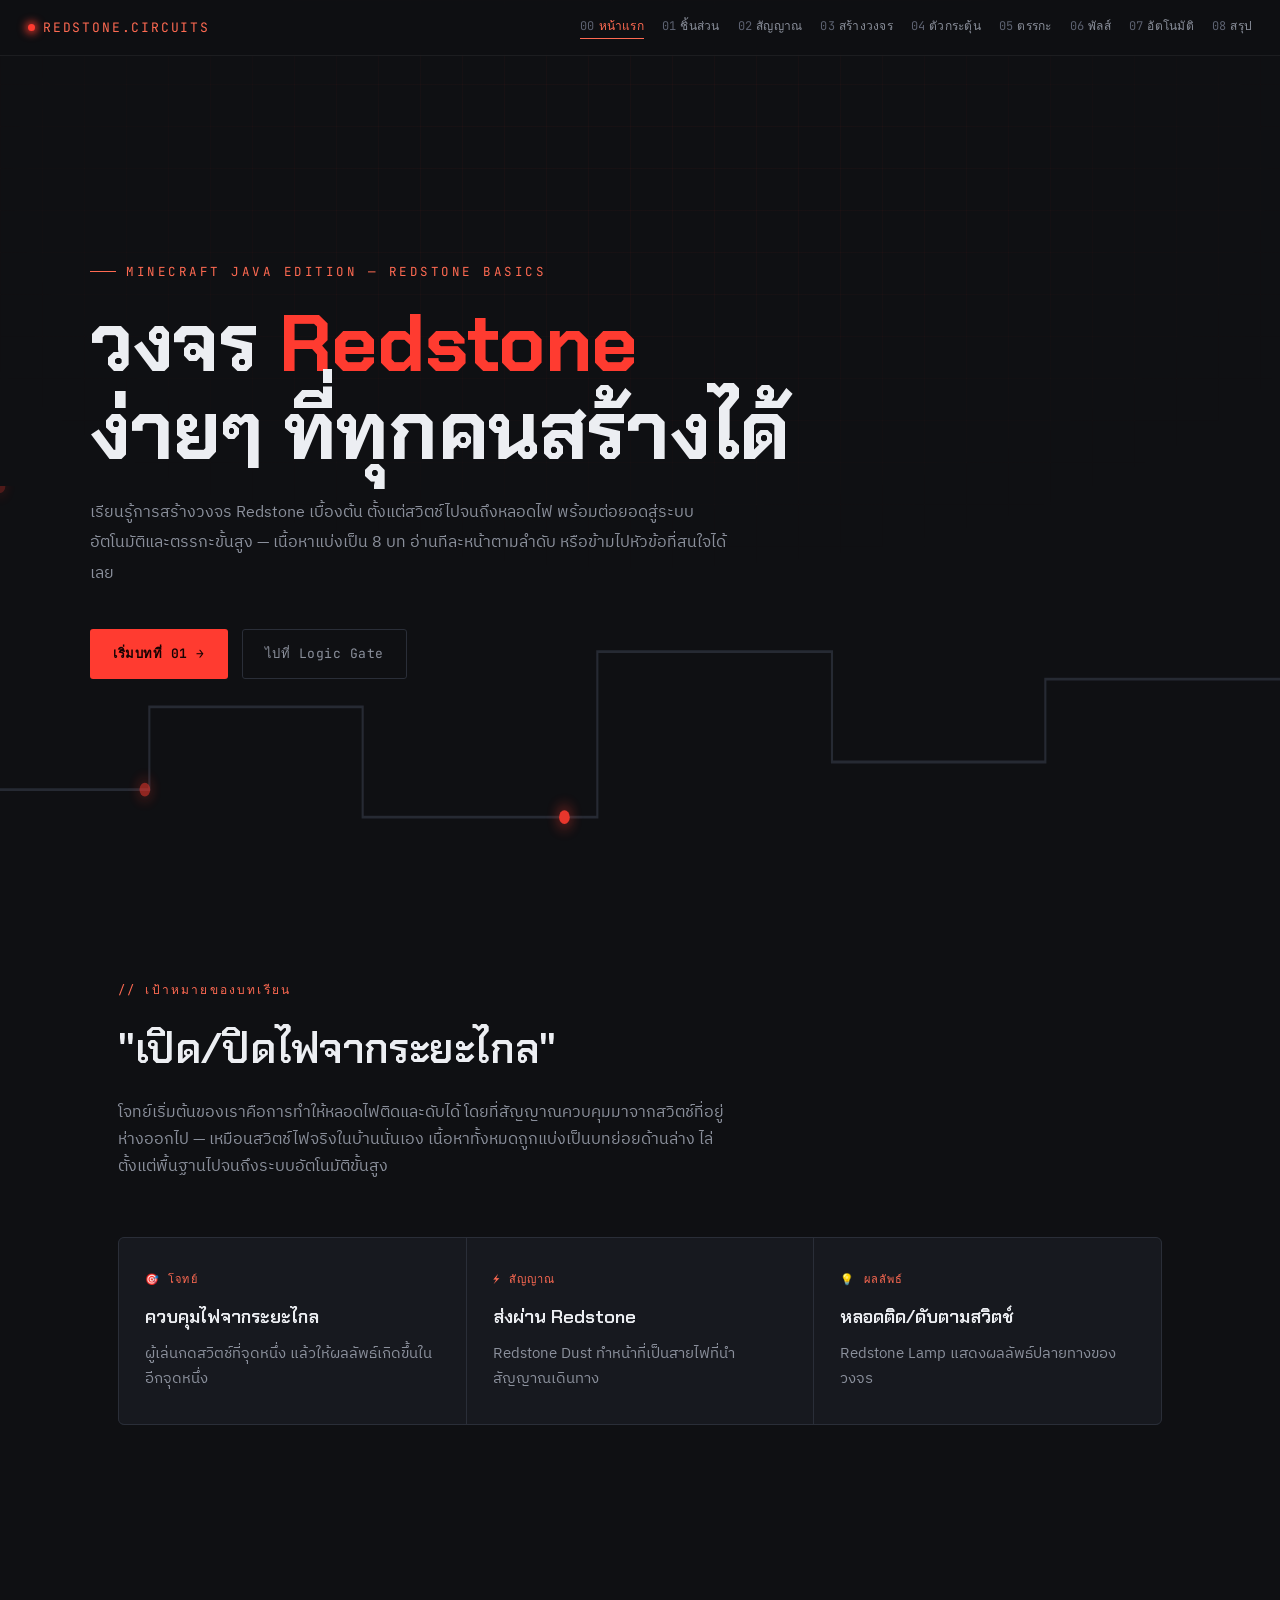
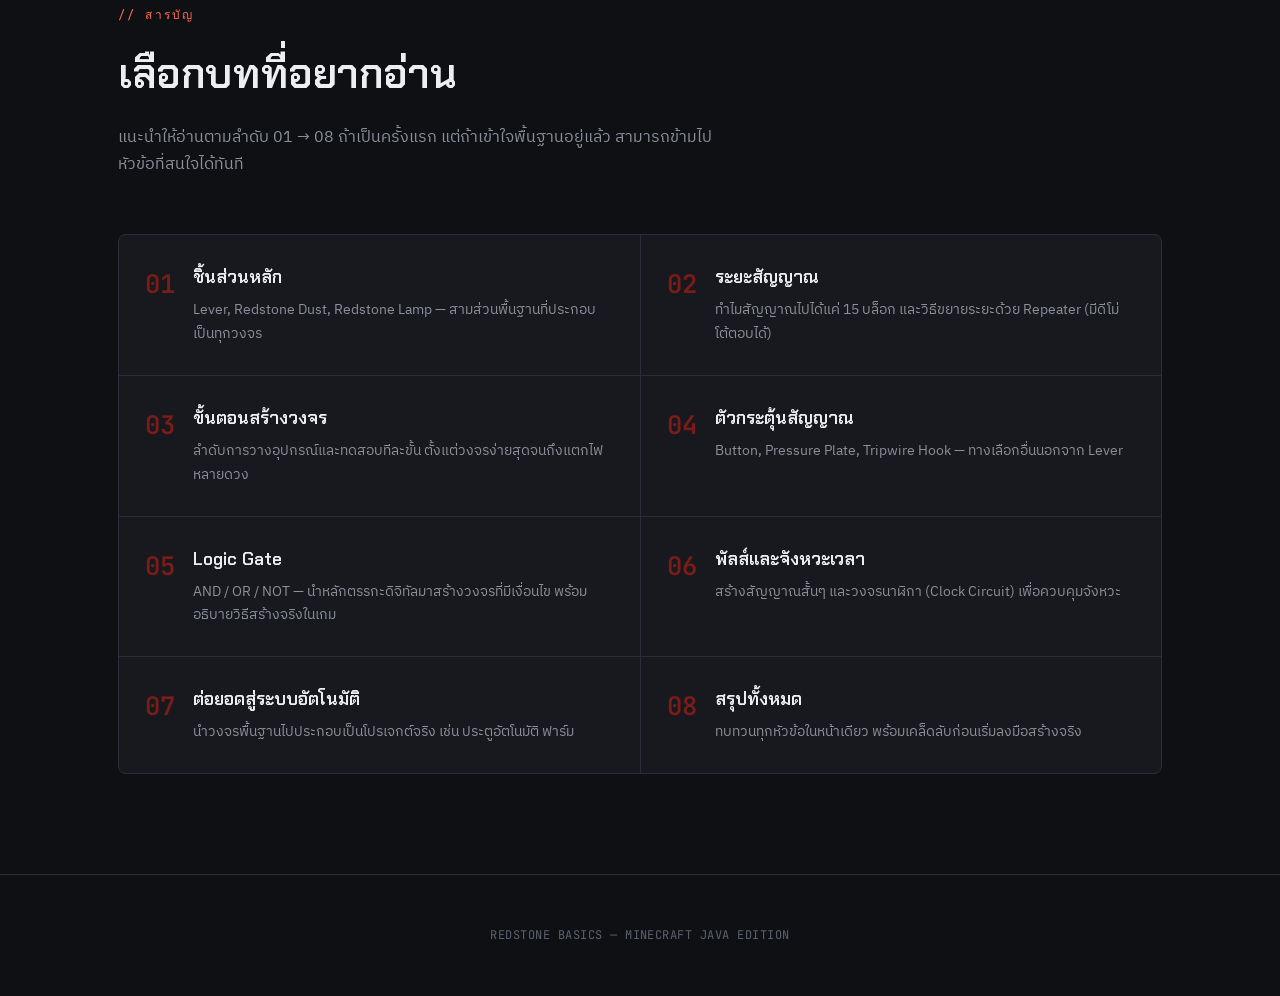
==== index.html @ 5a7fd522 "file add changes" ====
<!DOCTYPE html>
<html lang="th">
<head>
<meta charset="UTF-8">
<meta name="viewport" content="width=device-width, initial-scale=1.0">
<title>วงจร Redstone ง่ายๆ ใน Minecraft Java Edition</title>
<link rel="preconnect" href="https://fonts.googleapis.com">
<link rel="preconnect" href="https://fonts.gstatic.com" crossorigin>
<link href="https://fonts.googleapis.com/css2?family=Chakra+Petch:wght@400;500;600;700&family=IBM+Plex+Sans+Thai:wght@300;400;500;600;700&family=JetBrains+Mono:wght@400;500;600&display=swap" rel="stylesheet">
<link rel="stylesheet" href="style.css">
</head>
<body>

<div class="grid-bg"></div>

<nav>
  <a href="index.html" class="nav-mark"><span class="dot"></span>REDSTONE.CIRCUITS</a>
  <div class="nav-links">
    <a href="index.html" class="current"><span>00</span>หน้าแรก</a>
    <a href="01-components.html"><span>01</span>ชิ้นส่วน</a>
    <a href="02-signal.html"><span>02</span>สัญญาณ</a>
    <a href="03-build.html"><span>03</span>สร้างวงจร</a>
    <a href="04-triggers.html"><span>04</span>ตัวกระตุ้น</a>
    <a href="05-logic.html"><span>05</span>ตรรกะ</a>
    <a href="06-pulse.html"><span>06</span>พัลส์</a>
    <a href="07-automation.html"><span>07</span>อัตโนมัติ</a>
    <a href="08-summary.html"><span>08</span>สรุป</a>
  </div>
</nav>

<header class="hero">
  <div class="hero-inner">
    <div class="eyebrow">MINECRAFT JAVA EDITION — REDSTONE BASICS</div>
    <h1 class="title big">วงจร <span class="accent">Redstone</span><br>ง่ายๆ ที่ทุกคนสร้างได้</h1>
    <p class="hero-sub">เรียนรู้การสร้างวงจร Redstone เบื้องต้น ตั้งแต่สวิตช์ไปจนถึงหลอดไฟ พร้อมต่อยอดสู่ระบบอัตโนมัติและตรรกะขั้นสูง — เนื้อหาแบ่งเป็น 8 บท อ่านทีละหน้าตามลำดับ หรือข้ามไปหัวข้อที่สนใจได้เลย</p>
    <div class="hero-cta">
      <a href="01-components.html" class="btn btn-solid">เริ่มบทที่ 01 →</a>
      <a href="05-logic.html" class="btn btn-ghost">ไปที่ Logic Gate</a>
    </div>
  </div>
  <div class="hero-wire">
    <svg viewBox="0 0 1200 300" preserveAspectRatio="none">
      <path class="wire-path" d="M0,220 L140,220 L140,160 L340,160 L340,240 L560,240 L560,120 L780,120 L780,200 L980,200 L980,140 L1200,140" />
      <circle class="pulse-dot" r="5" fill="#ff3b30">
        <animateMotion dur="6s" repeatCount="indefinite"
          path="M0,220 L140,220 L140,160 L340,160 L340,240 L560,240 L560,120 L780,120 L780,200 L980,200 L980,140 L1200,140"/>
      </circle>
      <circle class="pulse-dot" r="5" fill="#ff3b30" opacity="0.6">
        <animateMotion dur="6s" begin="2s" repeatCount="indefinite"
          path="M0,220 L140,220 L140,160 L340,160 L340,240 L560,240 L560,120 L780,120 L780,200 L980,200 L980,140 L1200,140"/>
      </circle>
      <circle class="pulse-dot" r="5" fill="#ff3b30" opacity="0.3">
        <animateMotion dur="6s" begin="4s" repeatCount="indefinite"
          path="M0,220 L140,220 L140,160 L340,160 L340,240 L560,240 L560,120 L780,120 L780,200 L980,200 L980,140 L1200,140"/>
      </circle>
    </svg>
  </div>
</header>

<!-- GOAL -->
<section id="goal">
  <div class="wrap">
    <div class="sec-head">
      <span class="sec-num">// เป้าหมายของบทเรียน</span>
      <h2>"เปิด/ปิดไฟจากระยะไกล"</h2>
      <p class="sec-desc">โจทย์เริ่มต้นของเราคือการทำให้หลอดไฟติดและดับได้ โดยที่สัญญาณควบคุมมาจากสวิตช์ที่อยู่ห่างออกไป — เหมือนสวิตช์ไฟจริงในบ้านนั่นเอง เนื้อหาทั้งหมดถูกแบ่งเป็นบทย่อยด้านล่าง ไล่ตั้งแต่พื้นฐานไปจนถึงระบบอัตโนมัติขั้นสูง</p>
    </div>
    <div class="goal-grid">
      <div class="goal-card"><div class="icn">🎯 โจทย์</div><h4>ควบคุมไฟจากระยะไกล</h4><p>ผู้เล่นกดสวิตช์ที่จุดหนึ่ง แล้วให้ผลลัพธ์เกิดขึ้นในอีกจุดหนึ่ง</p></div>
      <div class="goal-card"><div class="icn">⚡ สัญญาณ</div><h4>ส่งผ่าน Redstone</h4><p>Redstone Dust ทำหน้าที่เป็นสายไฟที่นำสัญญาณเดินทาง</p></div>
      <div class="goal-card"><div class="icn">💡 ผลลัพธ์</div><h4>หลอดติด/ดับตามสวิตช์</h4><p>Redstone Lamp แสดงผลลัพธ์ปลายทางของวงจร</p></div>
    </div>
  </div>
</section>

<!-- TABLE OF CONTENTS -->
<section id="toc">
  <div class="wrap">
    <div class="sec-head">
      <span class="sec-num">// สารบัญ</span>
      <h2>เลือกบทที่อยากอ่าน</h2>
      <p class="sec-desc">แนะนำให้อ่านตามลำดับ 01 → 08 ถ้าเป็นครั้งแรก แต่ถ้าเข้าใจพื้นฐานอยู่แล้ว สามารถข้ามไปหัวข้อที่สนใจได้ทันที</p>
    </div>
    <div class="toc-grid">
      <a href="01-components.html" class="toc-card"><span class="toc-num">01</span><div><h4>ชิ้นส่วนหลัก</h4><p>Lever, Redstone Dust, Redstone Lamp — สามส่วนพื้นฐานที่ประกอบเป็นทุกวงจร</p></div></a>
      <a href="02-signal.html" class="toc-card"><span class="toc-num">02</span><div><h4>ระยะสัญญาณ</h4><p>ทำไมสัญญาณไปได้แค่ 15 บล็อก และวิธีขยายระยะด้วย Repeater (มีดีโม่โต้ตอบได้)</p></div></a>
      <a href="03-build.html" class="toc-card"><span class="toc-num">03</span><div><h4>ขั้นตอนสร้างวงจร</h4><p>ลำดับการวางอุปกรณ์และทดสอบทีละขั้น ตั้งแต่วงจรง่ายสุดจนถึงแตกไฟหลายดวง</p></div></a>
      <a href="04-triggers.html" class="toc-card"><span class="toc-num">04</span><div><h4>ตัวกระตุ้นสัญญาณ</h4><p>Button, Pressure Plate, Tripwire Hook — ทางเลือกอื่นนอกจาก Lever</p></div></a>
      <a href="05-logic.html" class="toc-card"><span class="toc-num">05</span><div><h4>Logic Gate</h4><p>AND / OR / NOT — นำหลักตรรกะดิจิทัลมาสร้างวงจรที่มีเงื่อนไข พร้อมอธิบายวิธีสร้างจริงในเกม</p></div></a>
      <a href="06-pulse.html" class="toc-card"><span class="toc-num">06</span><div><h4>พัลส์และจังหวะเวลา</h4><p>สร้างสัญญาณสั้นๆ และวงจรนาฬิกา (Clock Circuit) เพื่อควบคุมจังหวะ</p></div></a>
      <a href="07-automation.html" class="toc-card"><span class="toc-num">07</span><div><h4>ต่อยอดสู่ระบบอัตโนมัติ</h4><p>นำวงจรพื้นฐานไปประกอบเป็นโปรเจกต์จริง เช่น ประตูอัตโนมัติ ฟาร์ม</p></div></a>
      <a href="08-summary.html" class="toc-card"><span class="toc-num">08</span><div><h4>สรุปทั้งหมด</h4><p>ทบทวนทุกหัวข้อในหน้าเดียว พร้อมเคล็ดลับก่อนเริ่มลงมือสร้างจริง</p></div></a>
    </div>
  </div>
</section>

<footer>
  <p>REDSTONE BASICS — MINECRAFT JAVA EDITION</p>
</footer>

</body>
</html>
---- style.css ----
:root{
  --bg: #0f1013;
  --panel: #17191f;
  --panel-2: #1d2027;
  --line: #2a2e38;
  --redstone: #ff3b30;
  --redstone-dim: #7a1c17;
  --redstone-glow: #ff6a52;
  --amber: #ffb84d;
  --text: #eceef2;
  --muted: #8b909c;
  --muted-2: #5c6170;
  --mono: 'JetBrains Mono', monospace;
  --display: 'Chakra Petch', 'IBM Plex Sans Thai', sans-serif;
  --body: 'IBM Plex Sans Thai', 'Chakra Petch', sans-serif;
}
*{box-sizing:border-box; margin:0; padding:0;}
html{scroll-behavior:smooth;}
body{
  background:var(--bg);
  color:var(--text);
  font-family:var(--body);
  line-height:1.7;
  overflow-x:hidden;
}
@media (prefers-reduced-motion: reduce){
  *{animation-duration:0.001ms !important; animation-iteration-count:1 !important; transition-duration:0.001ms !important; scroll-behavior:auto !important;}
}

.grid-bg{
  position:fixed; inset:0; z-index:0; pointer-events:none;
  background-image:
    linear-gradient(rgba(255,59,48,0.035) 1px, transparent 1px),
    linear-gradient(90deg, rgba(255,59,48,0.035) 1px, transparent 1px);
  background-size:42px 42px;
  mask-image: radial-gradient(ellipse 80% 60% at 50% 20%, black 20%, transparent 75%);
}

a{color:inherit;}
::selection{background:var(--redstone); color:#0f1013;}

.wrap{max-width:1100px; margin:0 auto; padding:0 28px; position:relative; z-index:1;}

/* NAV */
nav{
  position:fixed; top:0; left:0; right:0; z-index:50;
  display:flex; align-items:center; justify-content:space-between;
  padding:16px 28px;
  background:rgba(15,16,19,0.82);
  backdrop-filter:blur(10px);
  border-bottom:1px solid rgba(255,255,255,0.06);
}
.nav-mark{
  font-family:var(--mono); font-size:13px; letter-spacing:0.14em; color:var(--redstone-glow);
  display:flex; align-items:center; gap:8px; text-decoration:none; flex-shrink:0;
}
.nav-mark .dot{width:7px; height:7px; border-radius:50%; background:var(--redstone); box-shadow:0 0 8px 2px var(--redstone);}
.nav-links{display:flex; gap:18px; font-family:var(--mono); font-size:12px; color:var(--muted); letter-spacing:0.02em; overflow-x:auto; scrollbar-width:none;}
.nav-links::-webkit-scrollbar{display:none;}
.nav-links a{text-decoration:none; transition:color .2s; white-space:nowrap; padding-bottom:2px; border-bottom:1px solid transparent;}
.nav-links a:hover{color:var(--redstone-glow);}
.nav-links a.current{color:var(--redstone-glow); border-bottom-color:var(--redstone-glow);}
.nav-links span{color:var(--muted-2); margin-right:4px;}
@media (max-width:920px){.nav-links{display:none;}}

/* PAGE HEADER (for subpages, smaller than hero) */
.page-head{
  position:relative; padding:150px 28px 70px; overflow:hidden;
}
.page-head-inner{max-width:1100px; margin:0 auto; width:100%; position:relative; z-index:2;}
.eyebrow{
  font-family:var(--mono); font-size:12.5px; letter-spacing:0.2em; color:var(--redstone-glow);
  text-transform:uppercase; margin-bottom:18px; display:flex; align-items:center; gap:10px;
}
.eyebrow::before{content:''; width:26px; height:1px; background:var(--redstone-glow);}
h1.title{
  font-family:var(--display); font-weight:700;
  font-size:clamp(2rem, 5vw, 3.4rem);
  line-height:1.1; letter-spacing:-0.01em;
  max-width:820px;
}
h1.title .accent{color:var(--redstone);}
.hero-sub{
  margin-top:22px; max-width:640px; color:var(--muted); font-size:1.02rem; line-height:1.85;
}

/* HERO (index page only) */
header.hero{
  position:relative; min-height:100svh; display:flex; flex-direction:column; justify-content:center;
  padding:120px 28px 80px;
  overflow:hidden;
}
.hero-inner{max-width:1100px; margin:0 auto; width:100%; position:relative; z-index:2;}
h1.title.big{font-size:clamp(2.4rem, 6.4vw, 5rem);}
.hero-cta{display:flex; gap:14px; margin-top:40px; flex-wrap:wrap;}
.btn{
  font-family:var(--mono); font-size:13px; letter-spacing:0.04em;
  padding:13px 22px; border-radius:3px; text-decoration:none; cursor:pointer;
  transition:all .25s; display:inline-flex; align-items:center; gap:8px; border:1px solid transparent;
}
.btn-solid{background:var(--redstone); color:#160303; font-weight:600;}
.btn-solid:hover{background:var(--redstone-glow); box-shadow:0 0 24px -4px var(--redstone);}
.btn-ghost{border-color:var(--line); color:var(--muted);}
.btn-ghost:hover{border-color:var(--redstone-dim); color:var(--text);}

.hero-wire{
  position:absolute; left:0; right:0; bottom:0; height:46%; z-index:1;
  opacity:0.9;
}
.hero-wire svg{width:100%; height:100%; display:block;}
.wire-path{fill:none; stroke:var(--line); stroke-width:2;}
.pulse-dot{filter:drop-shadow(0 0 6px var(--redstone));}

/* TOC grid (index page) */
.toc-grid{display:grid; grid-template-columns:repeat(2,1fr); gap:1px; background:var(--line); border:1px solid var(--line); border-radius:8px; overflow:hidden; margin-top:10px;}
@media (max-width:720px){.toc-grid{grid-template-columns:1fr;}}
.toc-card{
  background:var(--panel); padding:28px 26px; text-decoration:none; display:flex; gap:18px; align-items:flex-start;
  transition:background .2s;
}
.toc-card:hover{background:var(--panel-2);}
.toc-num{font-family:var(--mono); font-size:1.6rem; color:var(--redstone-dim); font-weight:600; flex-shrink:0; transition:color .2s;}
.toc-card:hover .toc-num{color:var(--redstone-glow);}
.toc-card h4{font-family:var(--display); font-size:1.1rem; margin-bottom:6px; font-weight:600;}
.toc-card p{color:var(--muted); font-size:0.88rem;}

/* SECTION shared */
section{position:relative; z-index:1; padding:80px 0 100px;}
.sec-head{max-width:680px; margin-bottom:56px;}
.sec-num{font-family:var(--mono); font-size:12px; color:var(--redstone-glow); letter-spacing:0.18em; margin-bottom:14px; display:block;}
h2{
  font-family:var(--display); font-weight:600; font-size:clamp(1.7rem,3.6vw,2.6rem);
  letter-spacing:-0.01em; margin-bottom:14px;
}
.sec-desc{color:var(--muted); font-size:1rem; max-width:620px;}

/* Goal cards */
.goal-grid{display:grid; grid-template-columns:repeat(3,1fr); gap:1px; background:var(--line); border:1px solid var(--line); border-radius:6px; overflow:hidden;}
.goal-card{background:var(--panel); padding:32px 26px;}
.goal-card .icn{font-family:var(--mono); font-size:11px; color:var(--redstone-glow); letter-spacing:0.1em; margin-bottom:14px; text-transform:uppercase;}
.goal-card h4{font-family:var(--display); font-size:1.15rem; margin-bottom:8px; font-weight:600;}
.goal-card p{color:var(--muted); font-size:0.92rem;}
@media (max-width:760px){.goal-grid{grid-template-columns:1fr;}}

/* component cards with svg icons */
.comp-grid{display:grid; grid-template-columns:repeat(3,1fr); gap:20px;}
.comp-card{
  background:var(--panel); border:1px solid var(--line); border-radius:8px; padding:30px 26px;
  transition:border-color .25s, transform .25s;
}
.comp-card:hover{border-color:var(--redstone-dim); transform:translateY(-3px);}
.comp-icon{width:56px; height:56px; margin-bottom:20px;}
.comp-card h4{font-family:var(--display); font-size:1.2rem; margin-bottom:10px; font-weight:600;}
.comp-card p{color:var(--muted); font-size:0.92rem;}
@media (max-width:760px){.comp-grid{grid-template-columns:1fr;}}

/* signal decay demo */
.demo-panel{
  background:var(--panel); border:1px solid var(--line); border-radius:8px; padding:38px 34px;
}
.demo-toggle{display:flex; gap:10px; margin-bottom:30px; flex-wrap:wrap; align-items:center;}
.toggle-btn{
  font-family:var(--mono); font-size:12.5px; padding:10px 18px; border-radius:20px;
  border:1px solid var(--line); color:var(--muted); background:transparent; cursor:pointer; transition:all .2s;
}
.toggle-btn.active{border-color:var(--redstone); color:var(--redstone-glow); background:rgba(255,59,48,0.08);}
.demo-svg-wrap{width:100%; overflow-x:auto;}
.demo-svg-wrap svg{width:100%; min-width:640px; height:auto; display:block;}
.demo-legend{display:flex; gap:28px; margin-top:22px; flex-wrap:wrap; font-family:var(--mono); font-size:12px; color:var(--muted);}
.demo-legend .lg-item{display:flex; align-items:center; gap:8px;}
.swatch{width:10px; height:10px; border-radius:50%;}

.callout-row{display:grid; grid-template-columns:1fr 1fr; gap:20px; margin-top:26px;}
@media (max-width:640px){.callout-row{grid-template-columns:1fr;}}
.callout{border-radius:6px; padding:18px 20px; font-size:0.9rem; border:1px solid var(--line);}
.callout.warn{background:rgba(255,59,48,0.06); border-color:rgba(255,59,48,0.25);}
.callout.ok{background:rgba(93,214,148,0.06); border-color:rgba(93,214,148,0.25);}
.callout b{display:block; font-family:var(--mono); font-size:11.5px; letter-spacing:0.06em; margin-bottom:6px; text-transform:uppercase;}
.callout.warn b{color:var(--redstone-glow);}
.callout.ok b{color:#5dd694;}

/* process steps */
.steps-row{display:flex; align-items:center; justify-content:center; gap:0; margin:50px 0 34px; flex-wrap:wrap;}
.step-circle{
  width:120px; height:120px; border-radius:50%; border:2px solid var(--redstone-dim);
  display:flex; align-items:center; justify-content:center; background:var(--panel);
  position:relative; flex-shrink:0;
}
.step-circle svg{width:40px; height:40px;}
.step-connector{width:44px; height:2px; background:repeating-linear-gradient(90deg, var(--redstone-dim) 0 6px, transparent 6px 12px); flex-shrink:0;}
@media (max-width:640px){.step-connector{width:2px; height:36px; background:repeating-linear-gradient(180deg, var(--redstone-dim) 0 6px, transparent 6px 12px);} .steps-row{flex-direction:column;}}
.step-label{text-align:center; font-family:var(--mono); font-size:12.5px; color:var(--muted); margin-top:12px;}
.step-wrap{display:flex; flex-direction:column; align-items:center;}

/* trigger cards */
.trig-list{display:flex; flex-direction:column; gap:1px; background:var(--line); border:1px solid var(--line); border-radius:8px; overflow:hidden;}
.trig-item{background:var(--panel); padding:24px 28px; display:flex; gap:20px; align-items:flex-start;}
.trig-item .t-icon{width:34px; height:34px; flex-shrink:0; margin-top:2px;}
.trig-item h4{font-family:var(--display); font-size:1.05rem; margin-bottom:4px; font-weight:600;}
.trig-item p{color:var(--muted); font-size:0.9rem;}

/* logic gates */
.gate-grid{display:grid; grid-template-columns:repeat(3,1fr); gap:20px;}
@media (max-width:820px){.gate-grid{grid-template-columns:1fr;}}
.gate-card{background:var(--panel); border:1px solid var(--line); border-radius:8px; padding:26px; text-align:center;}
.gate-card svg{width:100%; max-width:180px; height:auto; margin:8px auto 18px;}
.gate-card h4{font-family:var(--mono); font-size:1rem; color:var(--redstone-glow); margin-bottom:6px; letter-spacing:0.05em;}
.gate-card .rule{color:var(--muted); font-size:0.88rem; margin-bottom:16px;}
.truth-table{width:100%; border-collapse:collapse; font-family:var(--mono); font-size:12px; text-align:center;}
.truth-table th, .truth-table td{border:1px solid var(--line); padding:6px 4px; color:var(--muted);}
.truth-table th{color:var(--muted-2); font-weight:500;}
.truth-table td.on{color:var(--amber); font-weight:600;}
.gate-note{margin-top:16px; padding-top:16px; border-top:1px solid var(--line); font-size:0.84rem; color:var(--muted); text-align:left;}
.gate-note b{color:var(--text); font-weight:600;}

/* extra explanation blocks for logic page */
.explain-block{background:var(--panel); border:1px solid var(--line); border-radius:8px; padding:30px 32px; margin-bottom:22px;}
.explain-block h3{font-family:var(--display); font-size:1.15rem; margin-bottom:12px; font-weight:600; color:var(--text);}
.explain-block p{color:var(--muted); font-size:0.94rem; margin-bottom:10px;}
.explain-block p:last-child{margin-bottom:0;}
.explain-block b{color:var(--text); font-weight:600;}
.explain-block code{font-family:var(--mono); font-size:0.85em; background:rgba(255,59,48,0.1); color:var(--redstone-glow); padding:2px 6px; border-radius:3px;}

/* pulse waveform */
.pulse-panel{background:var(--panel); border:1px solid var(--line); border-radius:8px; padding:36px; display:grid; grid-template-columns:1fr 1.3fr; gap:36px;}
@media (max-width:820px){.pulse-panel{grid-template-columns:1fr;}}
.pulse-info h4{font-family:var(--display); font-size:1.1rem; margin-bottom:10px; font-weight:600;}
.pulse-info p{color:var(--muted); font-size:0.92rem; margin-bottom:20px;}
.pulse-list{list-style:none; display:flex; flex-direction:column; gap:12px;}
.pulse-list li{font-size:0.9rem; color:var(--text); padding-left:20px; position:relative;}
.pulse-list li::before{content:'▸'; color:var(--redstone-glow); position:absolute; left:0;}
.pulse-list b{color:var(--redstone-glow); font-weight:600;}
.wave-svg{width:100%; height:auto;}

/* automation */
.auto-grid{display:grid; grid-template-columns:repeat(3,1fr); gap:20px;}
@media (max-width:760px){.auto-grid{grid-template-columns:1fr;}}
.auto-card{padding:26px 4px; border-top:2px solid var(--redstone-dim);}
.auto-card .arrow{font-family:var(--mono); color:var(--redstone-glow); font-size:1.2rem; margin-bottom:10px; display:block;}
.auto-card h4{font-family:var(--display); font-size:1.05rem; margin-bottom:8px; font-weight:600;}
.auto-card p{color:var(--muted); font-size:0.9rem;}

/* summary */
.sum-panel{background:var(--panel); border:1px solid var(--line); border-radius:8px; overflow:hidden;}
.sum-row{display:flex; align-items:center; gap:22px; padding:22px 28px; border-bottom:1px solid var(--line);}
.sum-row:last-of-type{border-bottom:none;}
.sum-tag{font-family:var(--mono); font-size:11px; color:var(--redstone-glow); letter-spacing:0.08em; width:110px; flex-shrink:0; text-transform:uppercase;}
.sum-content b{font-family:var(--display); display:block; font-size:1rem; margin-bottom:2px;}
.sum-content span{color:var(--muted); font-size:0.88rem;}
.tip-box{margin-top:24px; background:linear-gradient(90deg, rgba(255,59,48,0.1), rgba(255,59,48,0.02)); border-left:3px solid var(--redstone); padding:20px 24px; border-radius:0 6px 6px 0;}
.tip-box b{font-family:var(--mono); font-size:11px; letter-spacing:0.08em; color:var(--redstone-glow); text-transform:uppercase; display:block; margin-bottom:6px;}
.tip-box p{font-size:0.94rem; color:var(--text);}

/* pagination (prev/next between pages) */
.pagination{
  display:flex; justify-content:space-between; align-items:stretch; gap:16px;
  max-width:1100px; margin:20px auto 0; padding:0 28px 90px; position:relative; z-index:1; flex-wrap:wrap;
}
.page-link{
  flex:1; min-width:220px; text-decoration:none; background:var(--panel); border:1px solid var(--line);
  border-radius:8px; padding:22px 24px; transition:border-color .2s, transform .2s;
}
.page-link:hover{border-color:var(--redstone-dim); transform:translateY(-2px);}
.page-link.next{text-align:right;}
.page-link .pl-dir{font-family:var(--mono); font-size:11px; color:var(--muted-2); letter-spacing:0.1em; text-transform:uppercase; margin-bottom:6px;}
.page-link .pl-title{font-family:var(--display); font-size:1.05rem; font-weight:600; color:var(--text);}
.page-link.next .pl-title::after{content:' →';}
.page-link.prev .pl-title::before{content:'← ';}

footer{padding:50px 28px 50px; text-align:center; border-top:1px solid var(--line); position:relative; z-index:1;}
footer p{font-family:var(--mono); font-size:12px; color:var(--muted-2); letter-spacing:0.04em;}
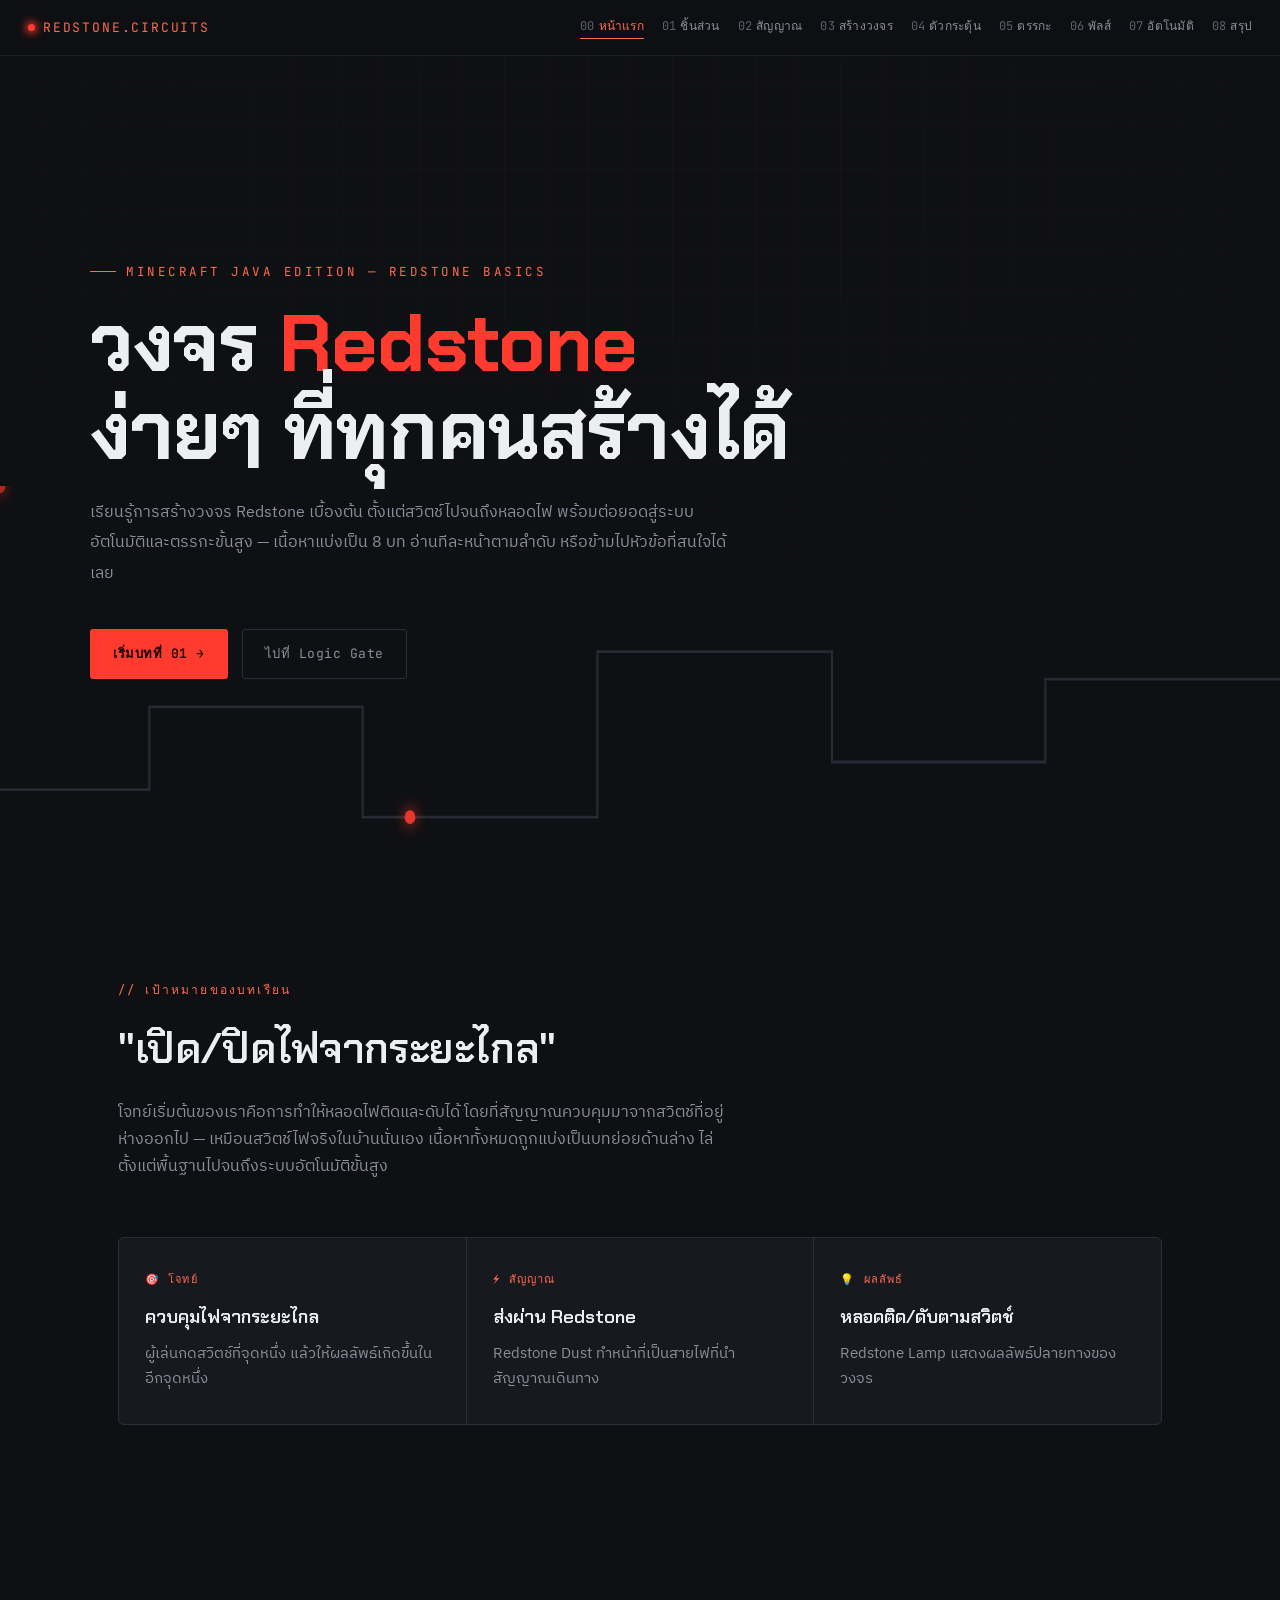
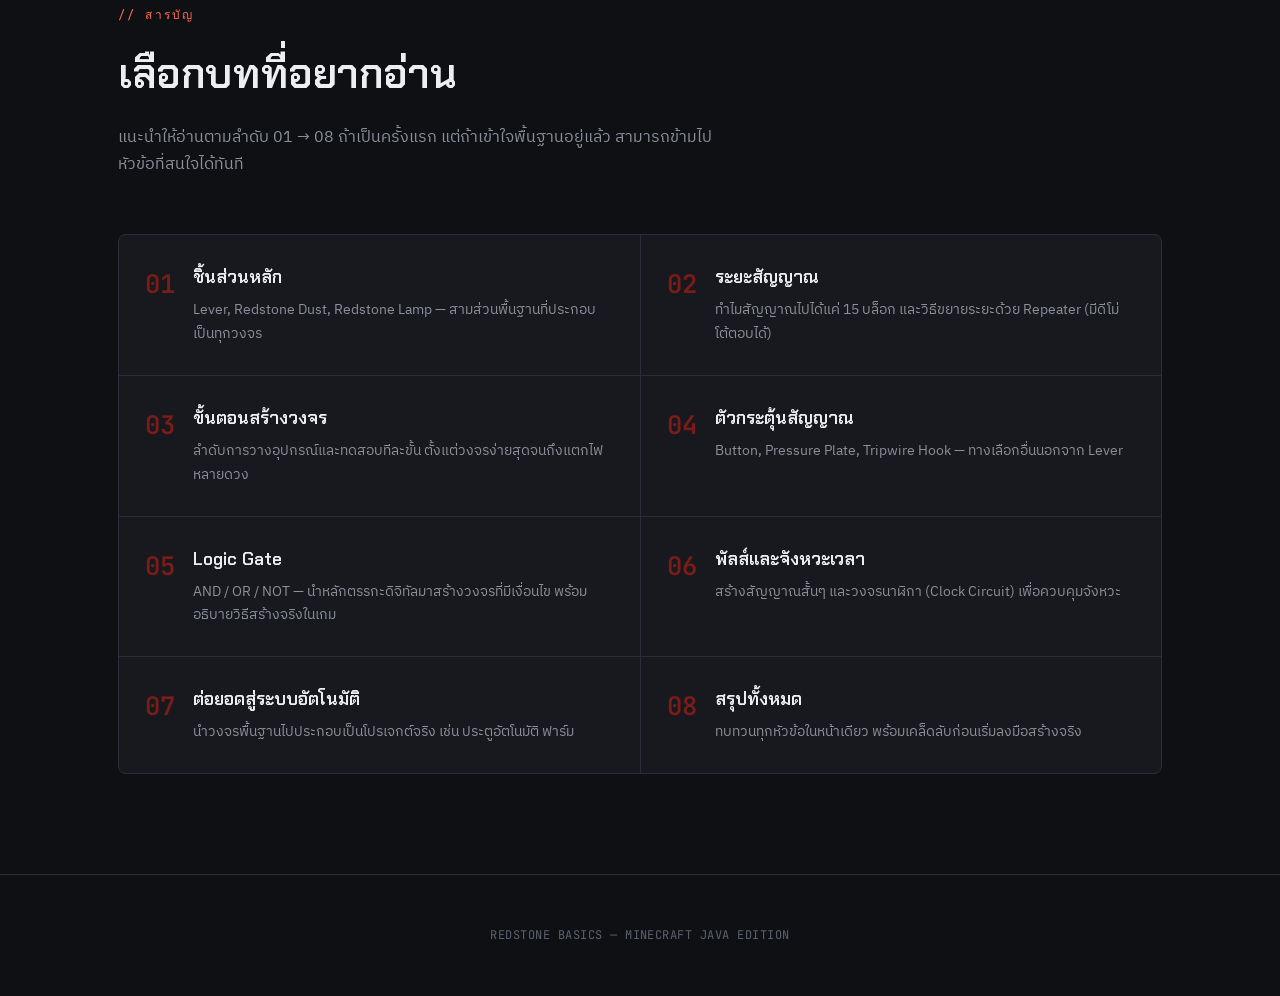
==== commit 35631d83: "Update index.html" ====
--- a/index.html
+++ b/index.html
@@ -3,7 +3,7 @@
 <head>
 <meta charset="UTF-8">
 <meta name="viewport" content="width=device-width, initial-scale=1.0">
-<title>วงจร Redstone ง่ายๆ ใน Minecraft Java Edition</title>
+<title>วงจร Redstone ง่ายๆ ด้วย html ที่ทุกคนสร้างได้</title>
 <link rel="preconnect" href="https://fonts.googleapis.com">
 <link rel="preconnect" href="https://fonts.gstatic.com" crossorigin>
 <link href="https://fonts.googleapis.com/css2?family=Chakra+Petch:wght@400;500;600;700&family=IBM+Plex+Sans+Thai:wght@300;400;500;600;700&family=JetBrains+Mono:wght@400;500;600&display=swap" rel="stylesheet">
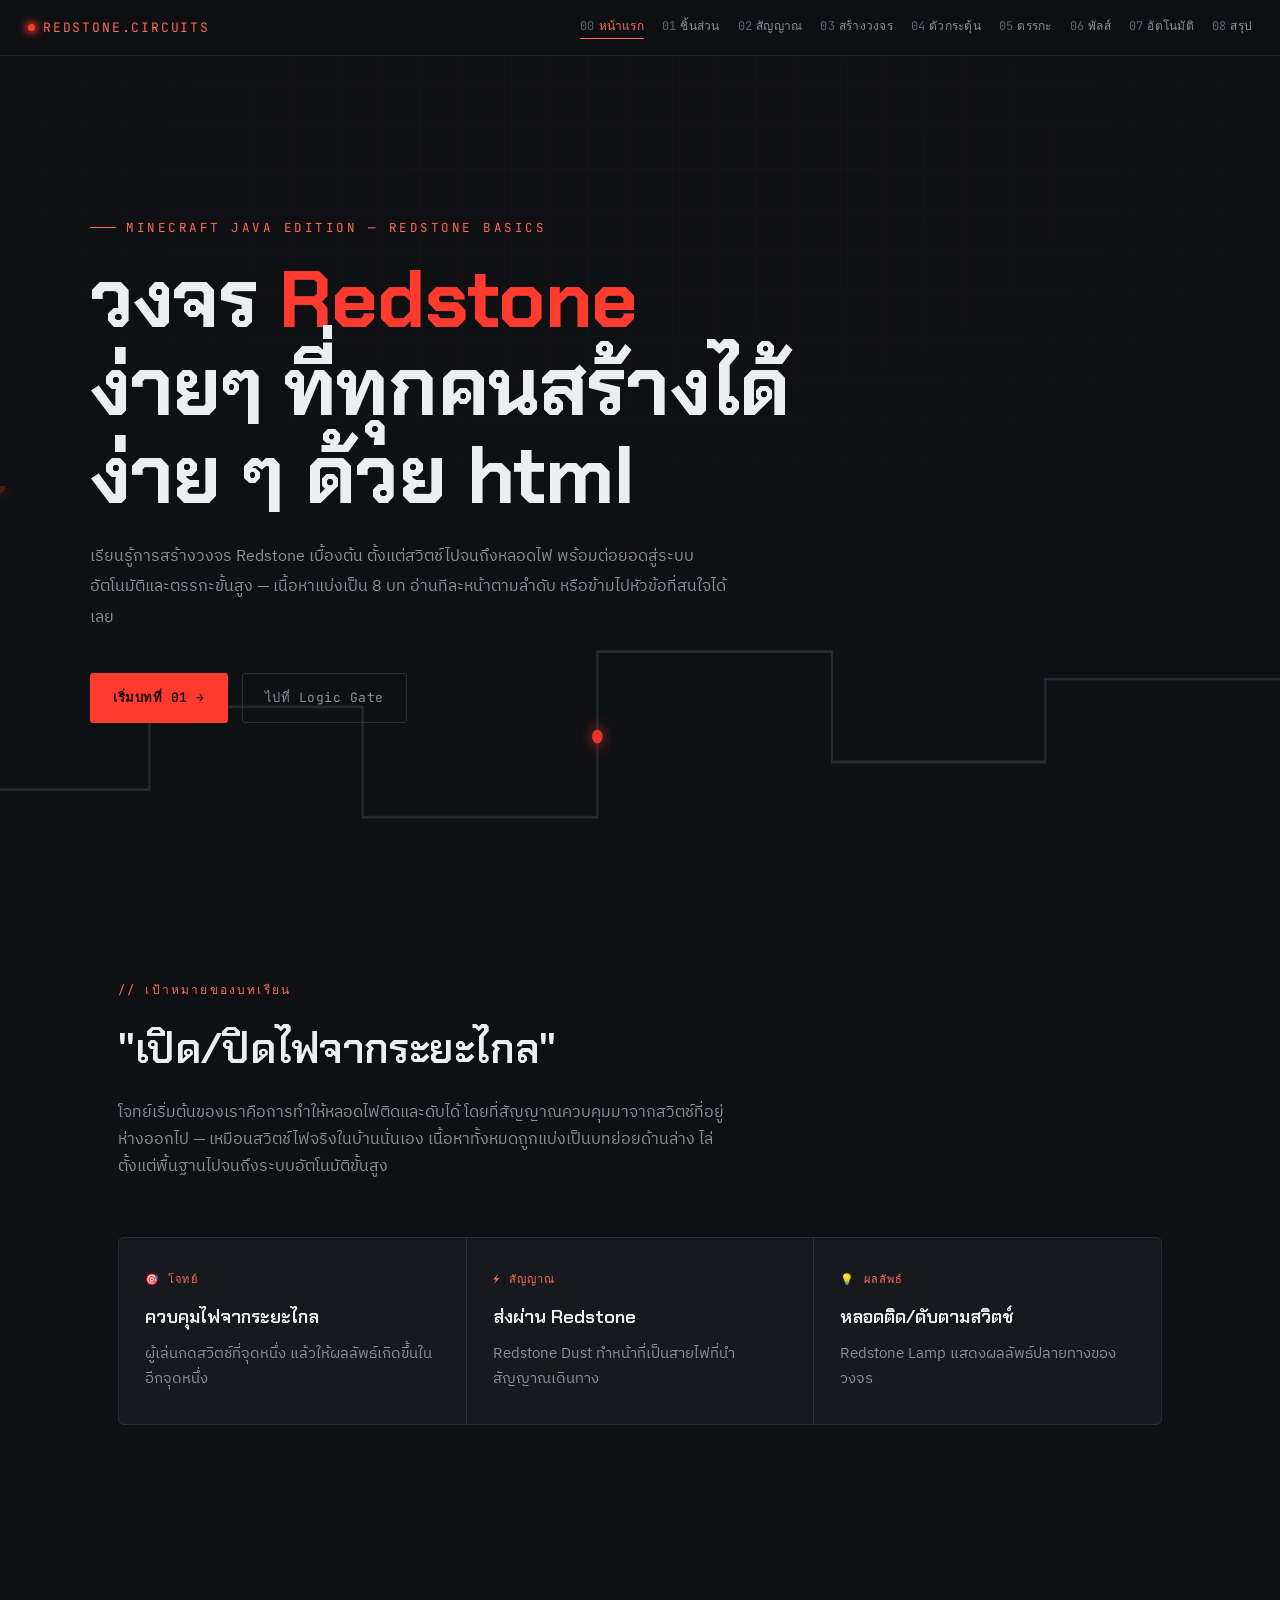
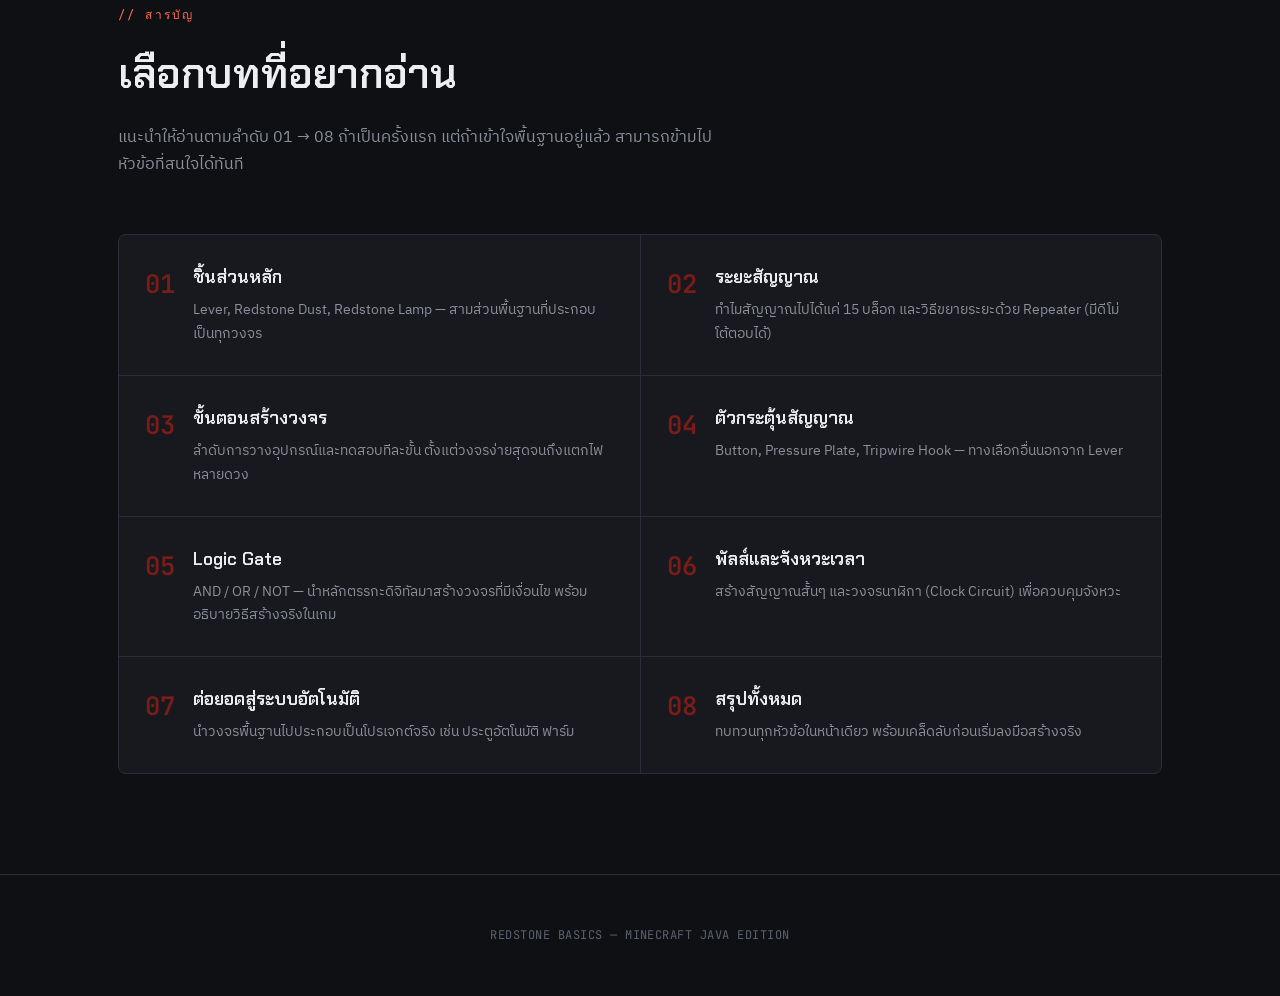
==== commit 3f690a3c: "Update index.html" ====
--- a/index.html
+++ b/index.html
@@ -31,7 +31,7 @@
 <header class="hero">
   <div class="hero-inner">
     <div class="eyebrow">MINECRAFT JAVA EDITION — REDSTONE BASICS</div>
-    <h1 class="title big">วงจร <span class="accent">Redstone</span><br>ง่ายๆ ที่ทุกคนสร้างได้</h1>
+    <h1 class="title big">วงจร <span class="accent">Redstone</span><br>ง่ายๆ ที่ทุกคนสร้างได้ง่าย ๆ ด้วย html</h1>
     <p class="hero-sub">เรียนรู้การสร้างวงจร Redstone เบื้องต้น ตั้งแต่สวิตช์ไปจนถึงหลอดไฟ พร้อมต่อยอดสู่ระบบอัตโนมัติและตรรกะขั้นสูง — เนื้อหาแบ่งเป็น 8 บท อ่านทีละหน้าตามลำดับ หรือข้ามไปหัวข้อที่สนใจได้เลย</p>
     <div class="hero-cta">
       <a href="01-components.html" class="btn btn-solid">เริ่มบทที่ 01 →</a>
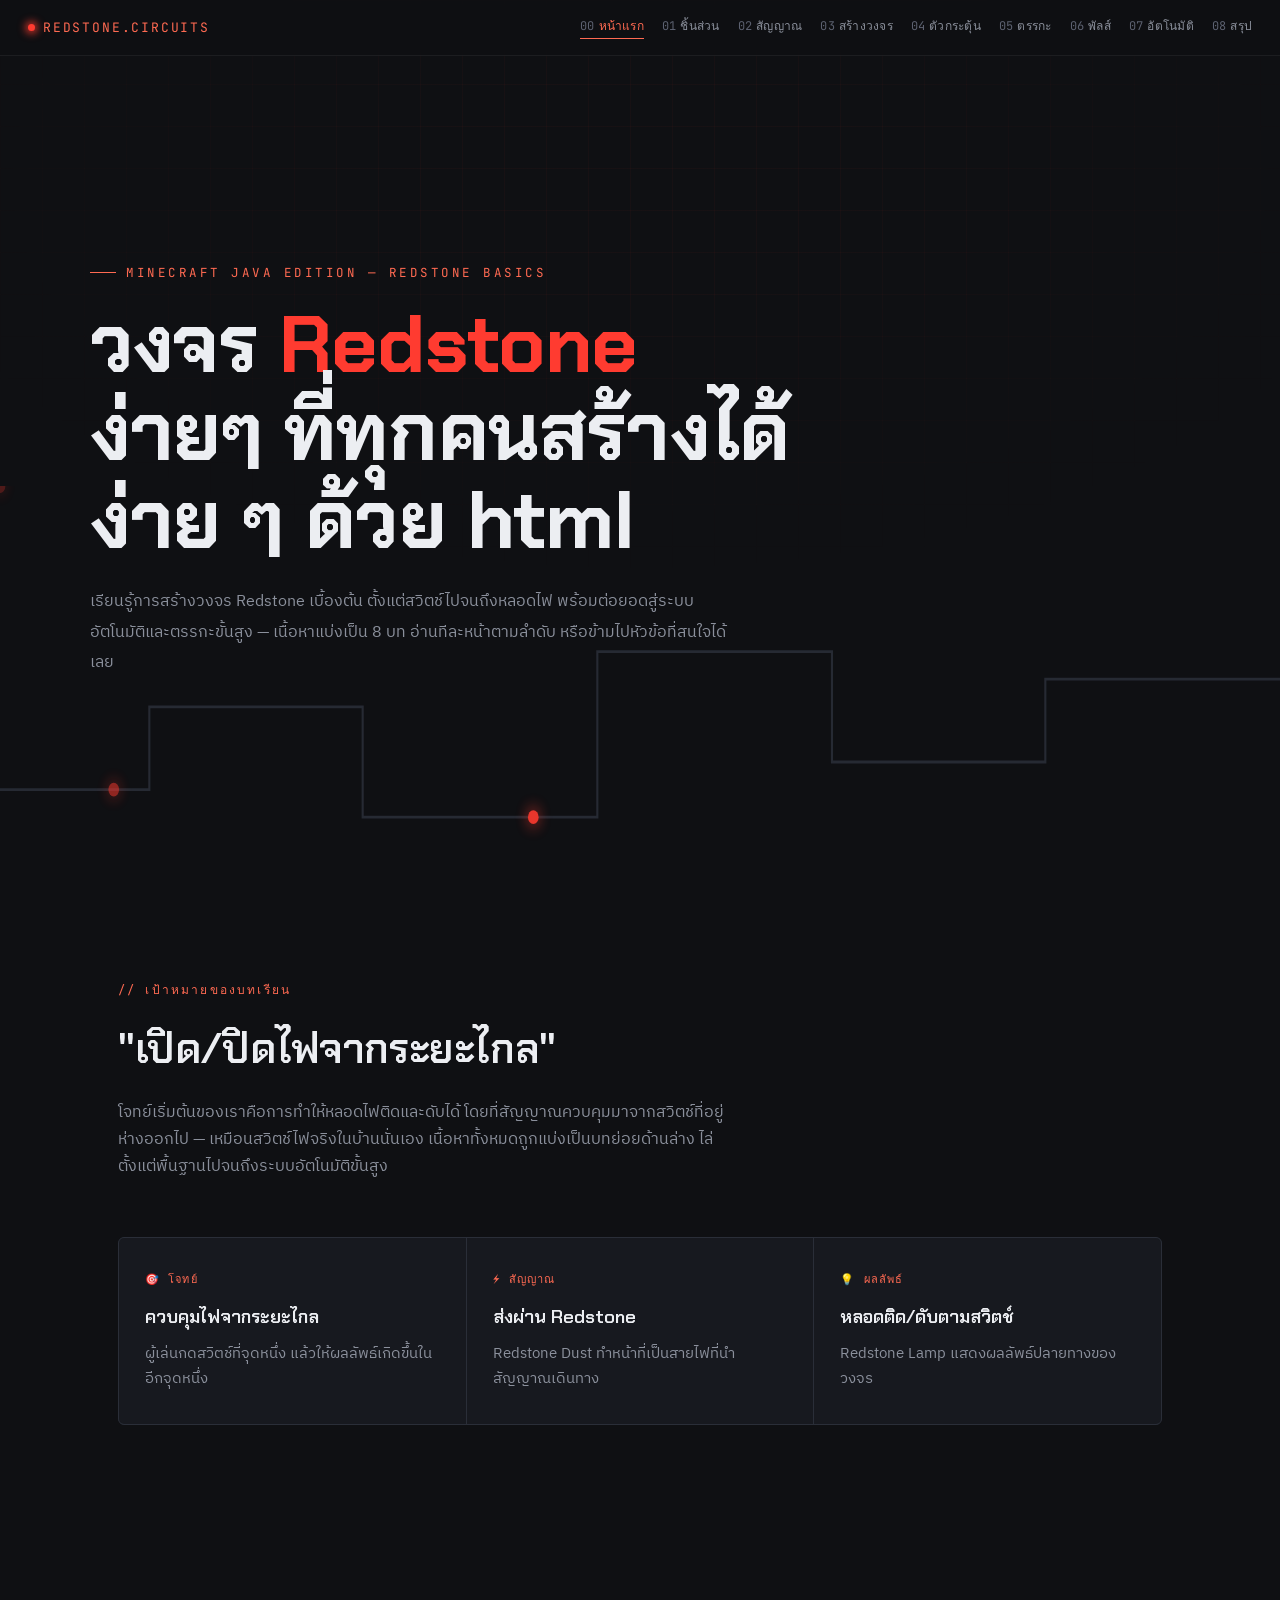
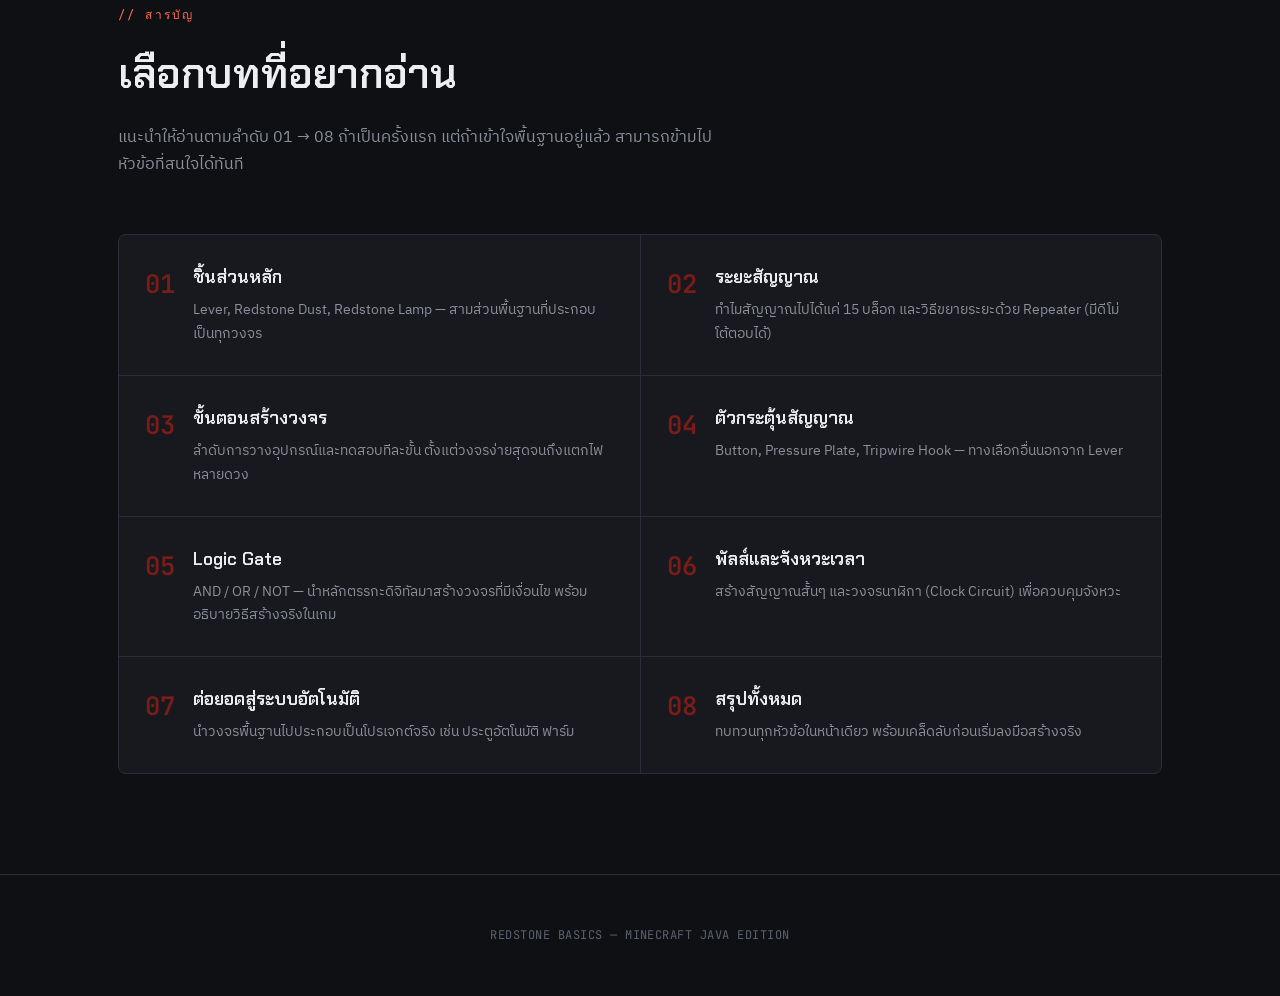
==== commit 1297890d: "Update index.html" ====
--- a/index.html
+++ b/index.html
@@ -33,10 +33,6 @@
     <div class="eyebrow">MINECRAFT JAVA EDITION — REDSTONE BASICS</div>
     <h1 class="title big">วงจร <span class="accent">Redstone</span><br>ง่ายๆ ที่ทุกคนสร้างได้ง่าย ๆ ด้วย html</h1>
     <p class="hero-sub">เรียนรู้การสร้างวงจร Redstone เบื้องต้น ตั้งแต่สวิตช์ไปจนถึงหลอดไฟ พร้อมต่อยอดสู่ระบบอัตโนมัติและตรรกะขั้นสูง — เนื้อหาแบ่งเป็น 8 บท อ่านทีละหน้าตามลำดับ หรือข้ามไปหัวข้อที่สนใจได้เลย</p>
-    <div class="hero-cta">
-      <a href="01-components.html" class="btn btn-solid">เริ่มบทที่ 01 →</a>
-      <a href="05-logic.html" class="btn btn-ghost">ไปที่ Logic Gate</a>
-    </div>
   </div>
   <div class="hero-wire">
     <svg viewBox="0 0 1200 300" preserveAspectRatio="none">
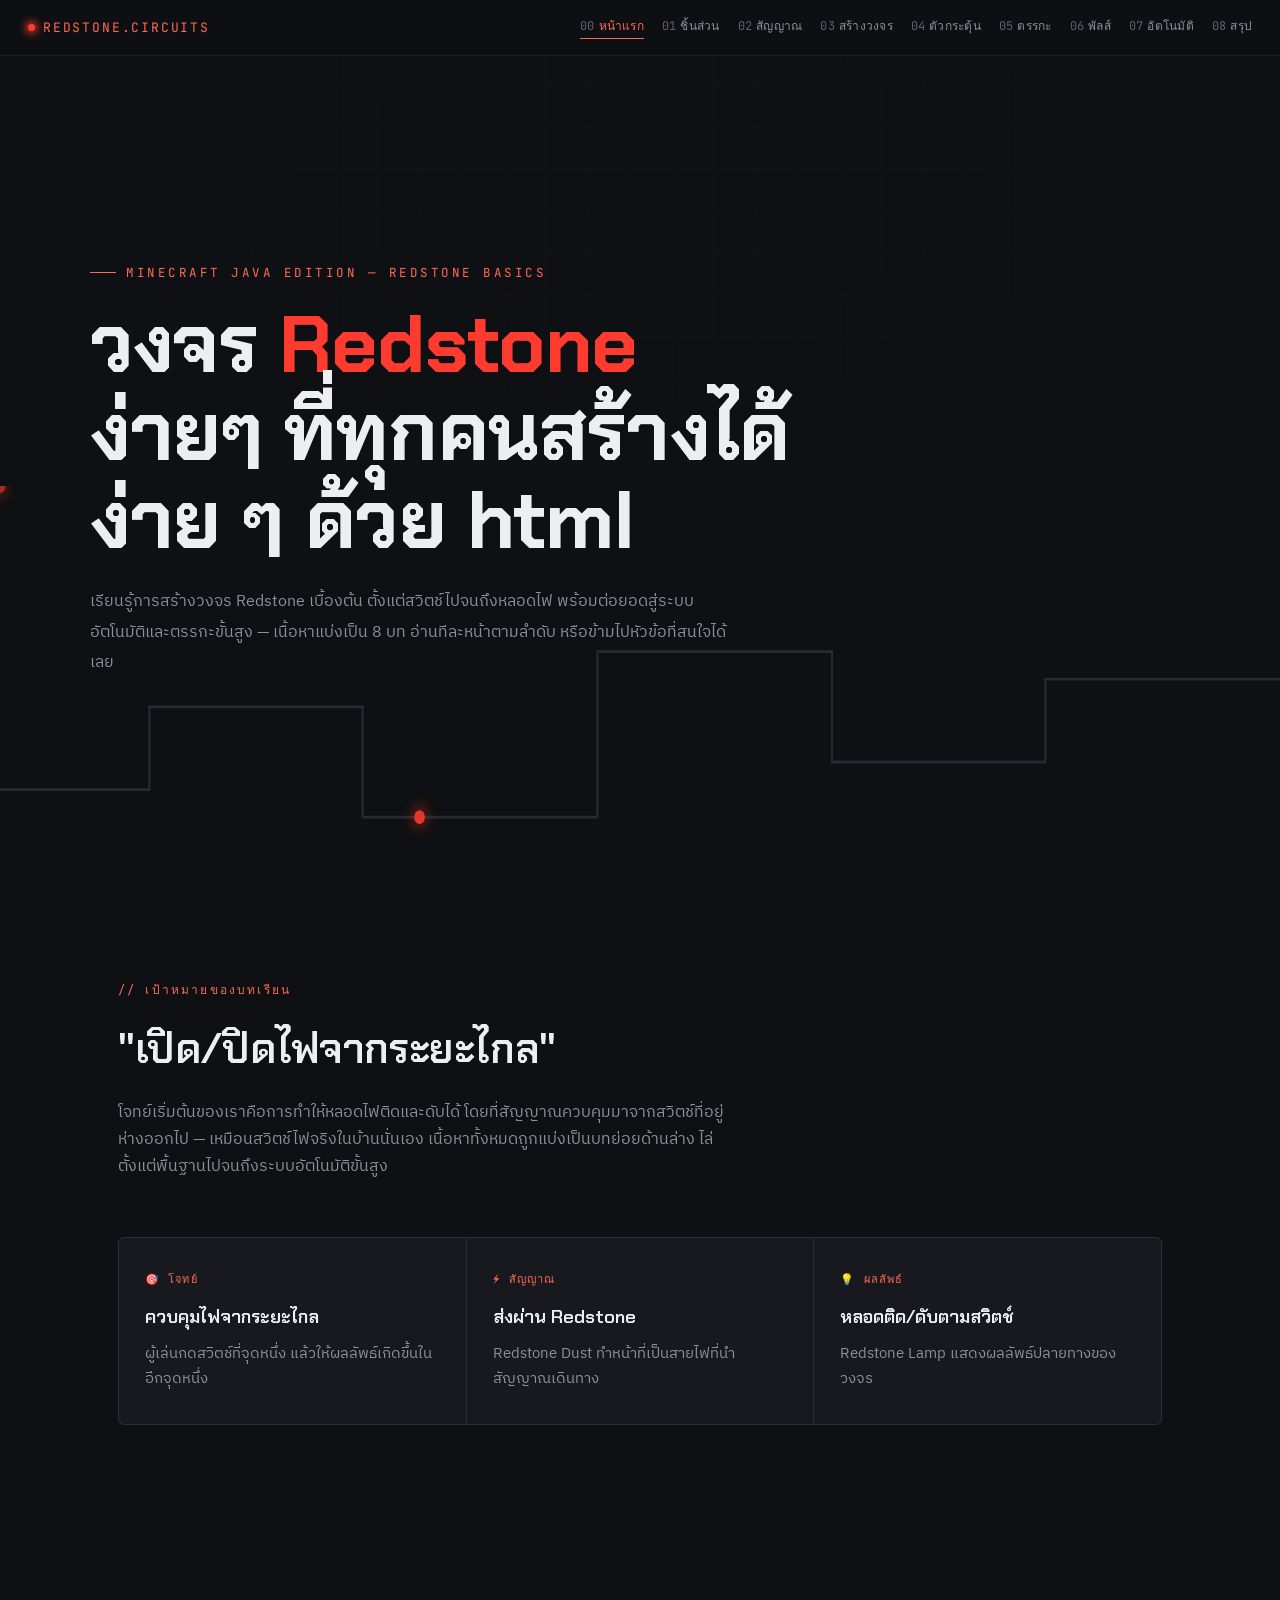
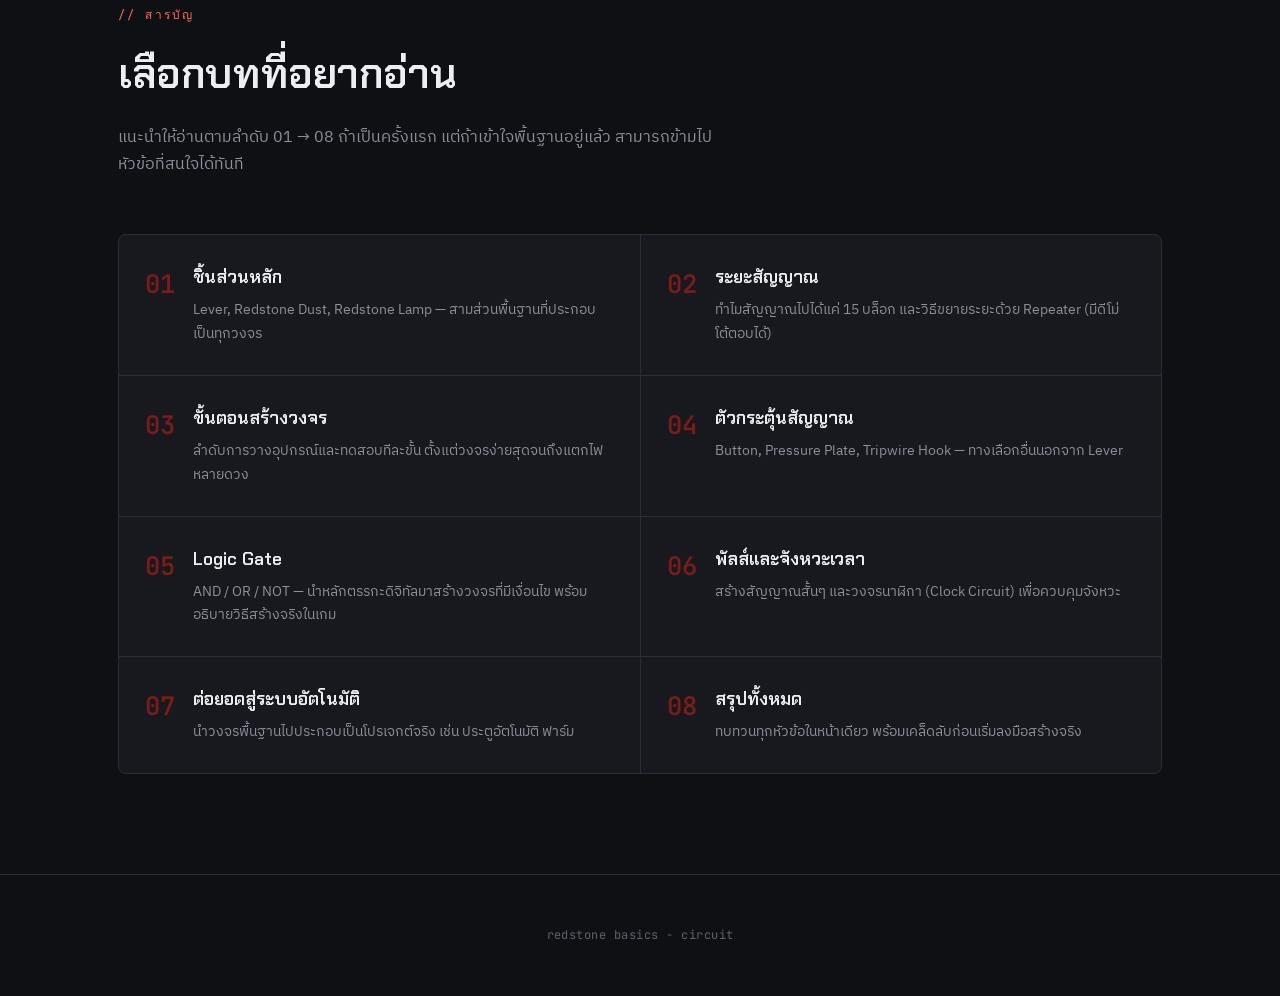
==== commit db9c56c9: "Update index.html" ====
--- a/index.html
+++ b/index.html
@@ -91,7 +91,7 @@
 </section>
 
 <footer>
-  <p>REDSTONE BASICS — MINECRAFT JAVA EDITION</p>
+  <p>redstone basics - circuit</p>
 </footer>
 
 </body>
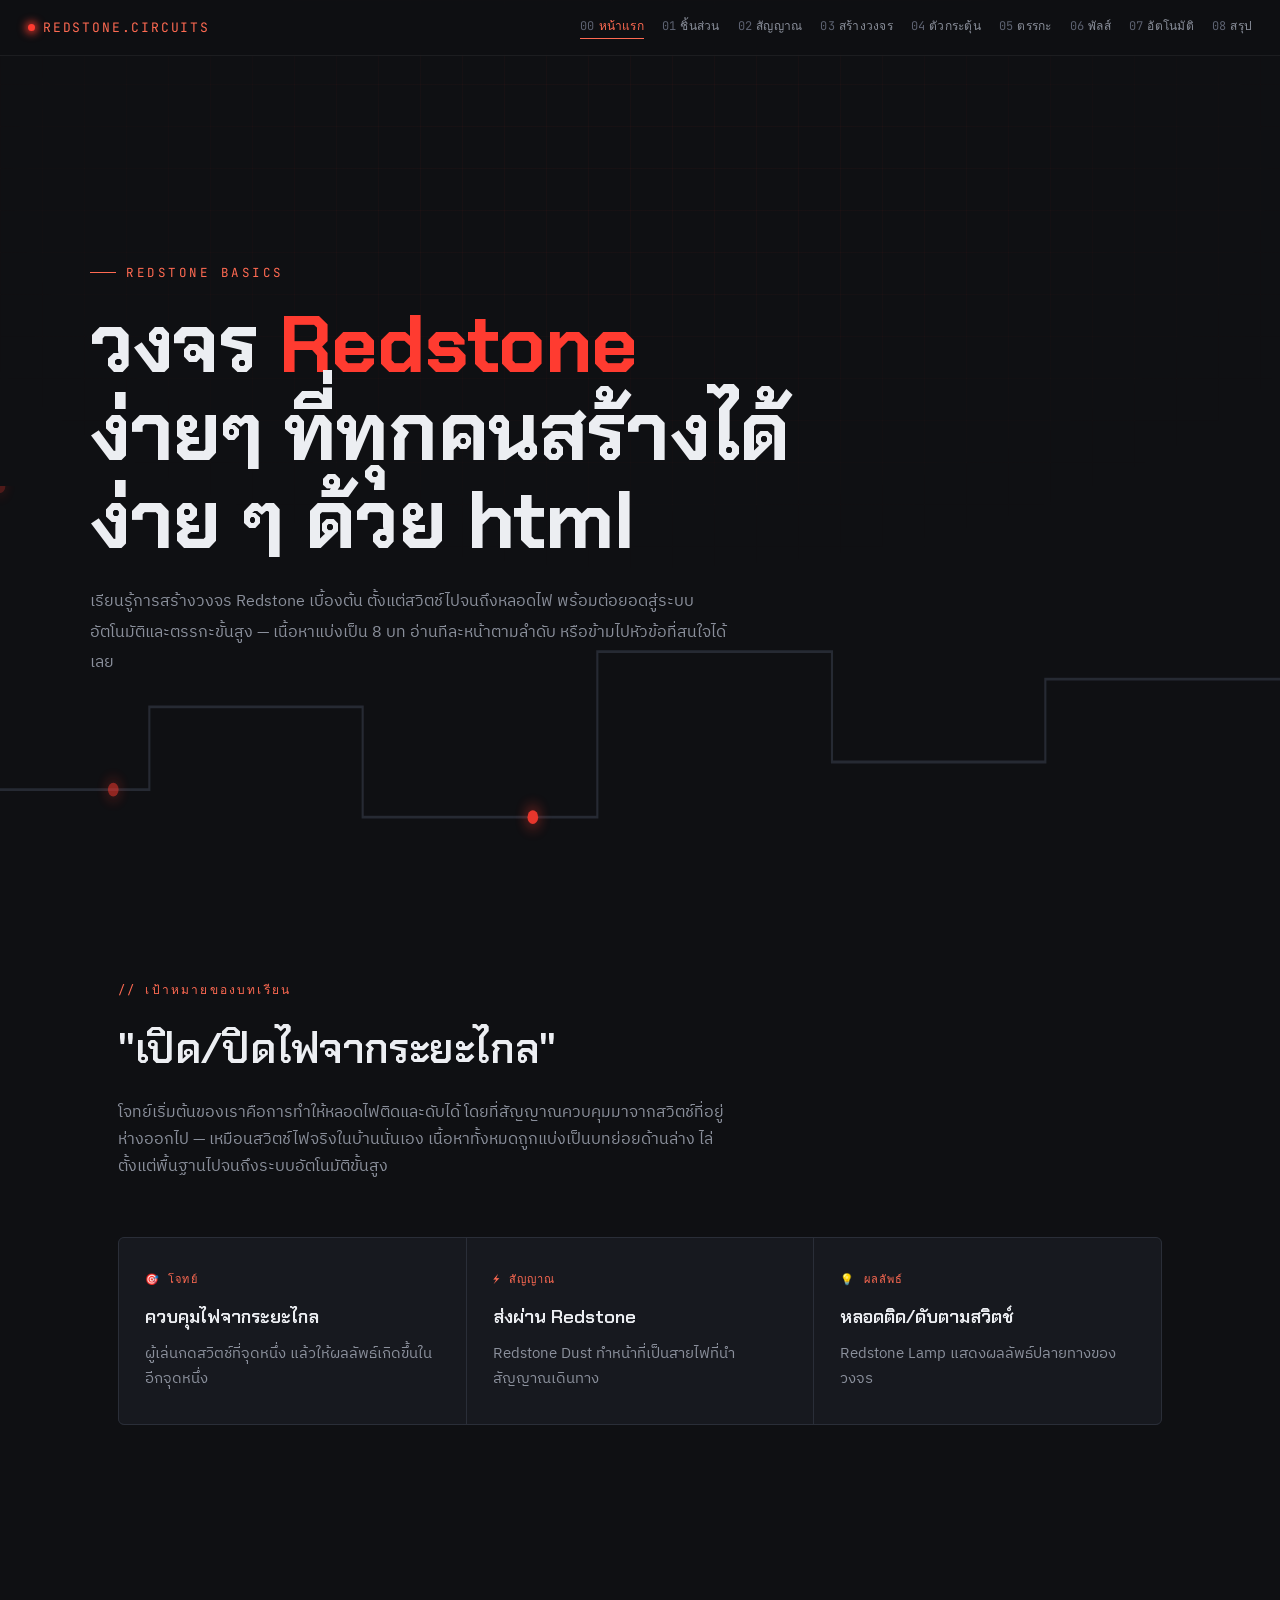
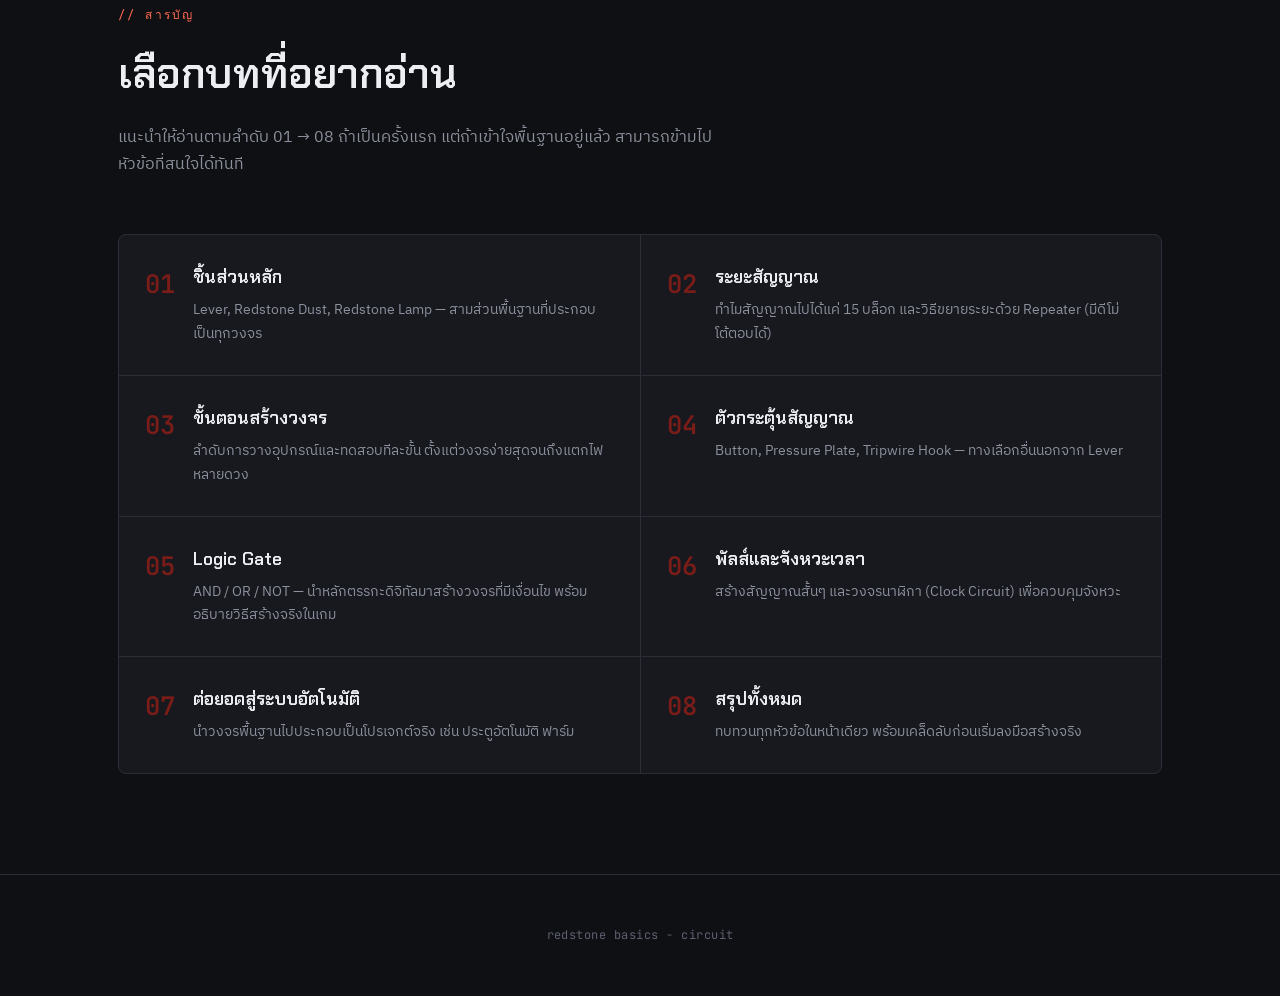
==== commit 917da22f: "Update index.html" ====
--- a/index.html
+++ b/index.html
@@ -30,7 +30,7 @@
 
 <header class="hero">
   <div class="hero-inner">
-    <div class="eyebrow">MINECRAFT JAVA EDITION — REDSTONE BASICS</div>
+    <div class="eyebrow">REDSTONE BASICS</div>
     <h1 class="title big">วงจร <span class="accent">Redstone</span><br>ง่ายๆ ที่ทุกคนสร้างได้ง่าย ๆ ด้วย html</h1>
     <p class="hero-sub">เรียนรู้การสร้างวงจร Redstone เบื้องต้น ตั้งแต่สวิตช์ไปจนถึงหลอดไฟ พร้อมต่อยอดสู่ระบบอัตโนมัติและตรรกะขั้นสูง — เนื้อหาแบ่งเป็น 8 บท อ่านทีละหน้าตามลำดับ หรือข้ามไปหัวข้อที่สนใจได้เลย</p>
   </div>
